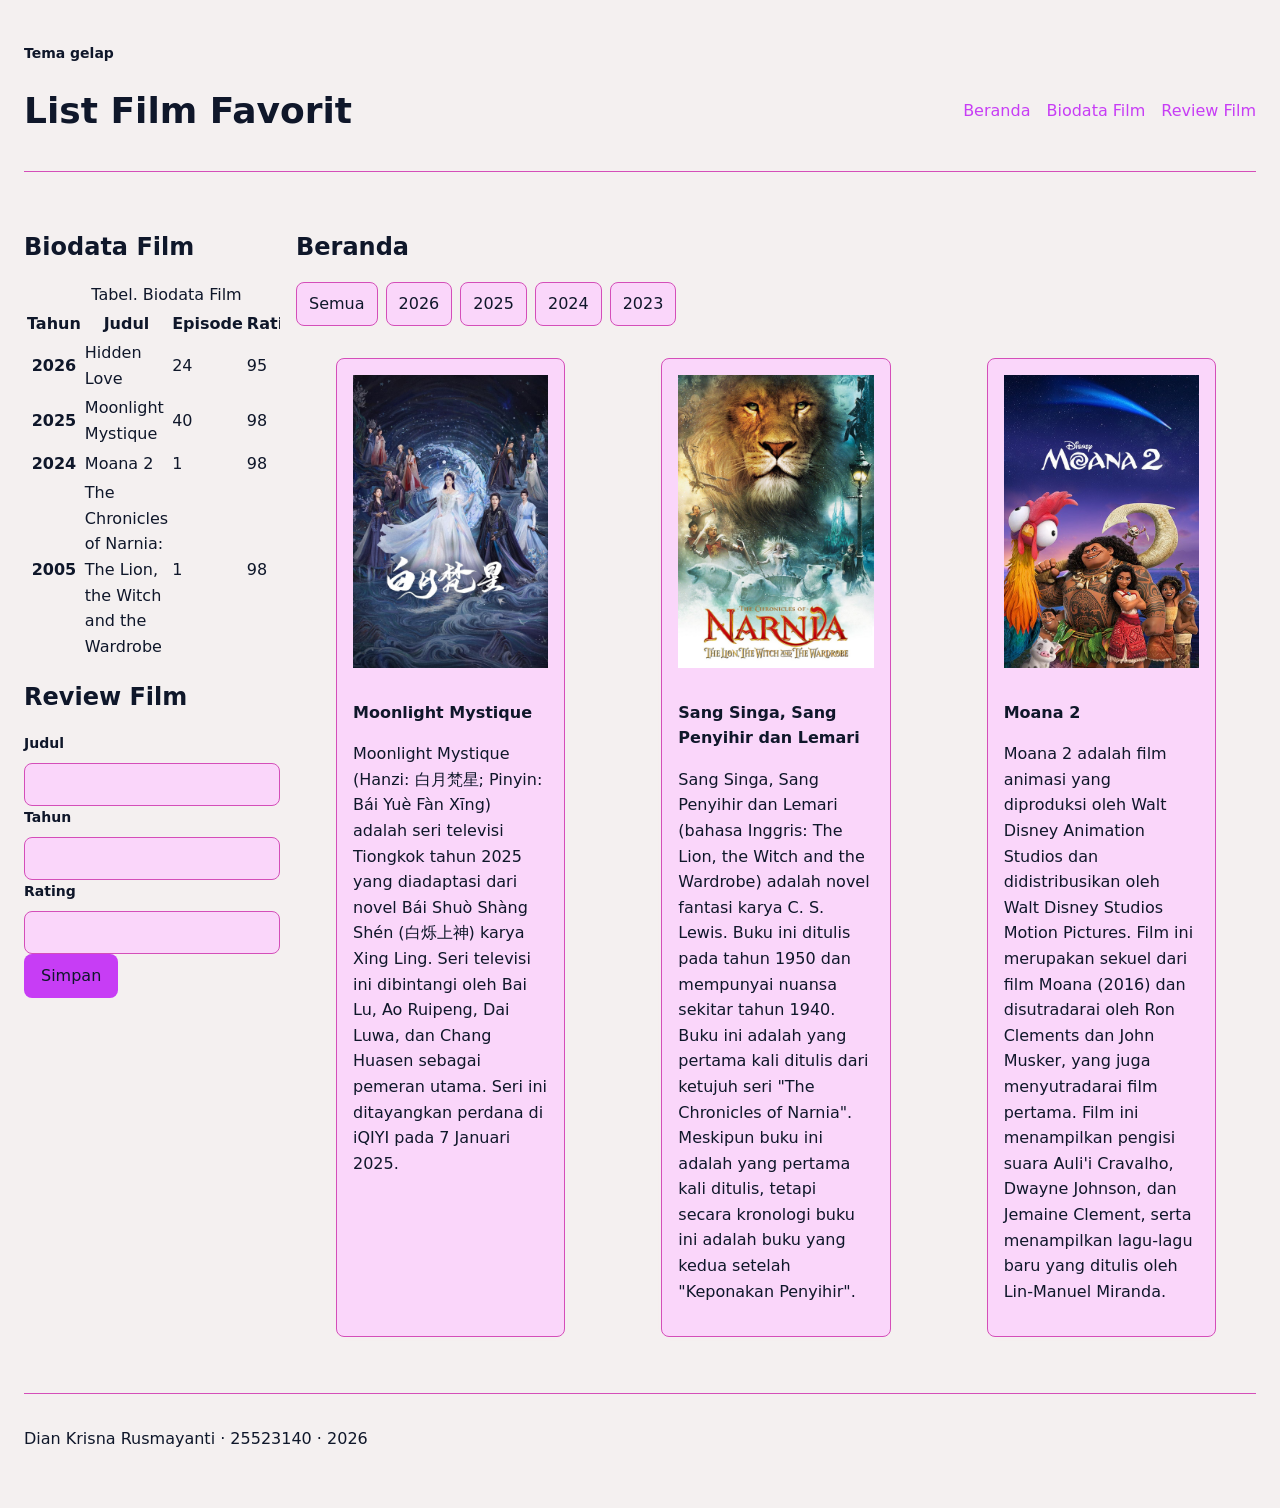
==== worksheet-p10/profil.html @ 06280d8f "P10: panggilan pertama dan status balasan" ====
<!DOCTYPE html>
<html lang="id">
<head>
  <meta charset="utf-8">
  <meta name="viewport" content="width=device-width, initial-scale=1.0">
  <title>List Film Favorit</title>
  <link rel="stylesheet" href="tokens.css">
  <link rel="stylesheet" href="base.css">
  <link rel="stylesheet" href="layout.css">
  <link rel="stylesheet" href="komponen.css">
  <link rel="stylesheet" href="tema.css">
  <link rel="stylesheet" href="responsif.css">
</head>
<body>

  <div class="page">
    <header>
      <input type="checkbox" id="tema" class="pengalih-tema">
      <label for="tema" class="tombol-tema">Tema gelap</label>

    <div class="header-baris">
      <h1>List Film Favorit</h1>
      <nav class="navbar" aria-label="Navigasi utama">
        <ul>
          <li><a href="#bagian-3">Beranda</a></li>
          <li><a href="#bagian-1">Biodata Film</a></li>
          <li><a href="#bagian-2">Review Film</a></li>
        </ul>
      </nav>
    </div>
  </header>
 
  <main class="isi content">
    <div class="sisi">
      <section id="bagian-1">
        <h2>Biodata Film</h2>
        <div class="table-wrap">
        <table>
          <caption>Tabel. Biodata Film</caption>
          <thead>
            <tr>
              <th scope="col">Tahun</th>
              <th scope="col">Judul</th>
              <th scope="col">Episode</th>
              <th scope="col">Rating</th>
            </tr>
          </thead>
          <tbody>
            <tr>
              <th scope="row">2026</th>
              <td>Hidden Love</td>
              <td>24</td>
              <td>95</td>
            </tr>
            <tr>
              <th scope="row">2025</th>
              <td>Moonlight Mystique</td>
              <td>40</td>
              <td>98</td>
            </tr>
            <tr>
              <th scope="row">2024</th>
              <td>Moana 2</td>
              <td>1</td>
              <td>98</td>
            </tr>
            <tr>
              <th scope="row">2005</th>
              <td>The Chronicles of Narnia: The Lion, the Witch and the Wardrobe</td>
              <td>1</td>
              <td>98</td>
            </tr>
          </tbody>
        </table>
      </div>
      </section>

      <section id="bagian-2">
        <h2>Review Film</h2>
        <form action="/simpan" method="post">
          <div class="form-kolom">
            <label for="nama-kolom1">Judul</label>
            <input type="text" id="nama-kolom1" name="nama-kolom1" required>
            <span class="pesan-galat">Masukkan judul film favorit Anda</span>
          </div>
          <div class="form-kolom">
            <label for="nama-kolom2">Tahun</label>
            <input type="number" id="nama-kolom2" name="nama-kolom2" min="1000" max="2027" required>
            <span class="pesan-galat">Masukkan tahun rilis film favorit Anda</span>
          </div>
          <div class="form-kolom">
            <label for="nama-kolom3">Rating</label>
            <input type="number" id="nama-kolom3" name="nama-kolom3" min="1" max="100" required>
            <span class="pesan-galat">Masukkan rating film favorit Anda</span>
          </div>
          <button type="submit">Simpan</button>
        </form>
      </section>
    </div>

     <div class="utama">
      <section id="bagian-3">
        <h2>Beranda</h2>
        <div class="filter">
         <button type="button" class="tombol-filter" data-filter="semua">Semua</button>
         <button type="button" class="tombol-filter" data-filter="2026">2026</button>
         <button type="button" class="tombol-filter" data-filter="2025">2025</button>
          <button type="button" class="tombol-filter" data-filter="2024">2024</button>
           <button type="button" class="tombol-filter" data-filter="2023">2023</button>
        </div>
        <div class="galeri grid">
          <figure class="kartu">
            <img src="gambar-satu.webp"
                 alt="Gambar film Moonlight Mystique"
                 width="640" height="360" loading="lazy">
            <figcaption class="kartu__isi">
              <h3 class="kartu__judul">Moonlight Mystique</h3>
              <p>Moonlight Mystique (Hanzi: 白月梵星; Pinyin: Bái Yuè Fàn Xīng) adalah seri televisi Tiongkok tahun 2025 yang diadaptasi dari novel Bái Shuò Shàng Shén (白烁上神) karya Xing Ling. Seri televisi ini dibintangi oleh Bai Lu, Ao Ruipeng, Dai Luwa, dan Chang Huasen sebagai pemeran utama. Seri ini ditayangkan perdana di iQIYI pada 7 Januari 2025.</p>
            </figcaption>
          </figure>

          <figure class="kartu">
            <img src="gambar-kedua.webp"
                 alt="Gambar film Narnia"
                 width="640" height="360" loading="lazy">
            <figcaption class="kartu__isi">
              <h3 class="kartu__judul">Sang Singa, Sang Penyihir dan Lemari</h3>
              <p>Sang Singa, Sang Penyihir dan Lemari (bahasa Inggris: The Lion, the Witch and the Wardrobe) adalah novel fantasi karya C. S. Lewis. Buku ini ditulis pada tahun 1950 dan mempunyai nuansa sekitar tahun 1940. Buku ini adalah yang pertama kali ditulis dari ketujuh seri "The Chronicles of Narnia". Meskipun buku ini adalah yang pertama kali ditulis, tetapi secara kronologi buku ini adalah buku yang kedua setelah "Keponakan Penyihir".</p>
            </figcaption>
          </figure>

          <figure class="kartu">
            <img src="image.png"
                 alt="Gambar film Moana 2"
                 width="640" height="360" loading="lazy">
            <figcaption class="kartu__isi">
              <h3 class="kartu__judul">Moana 2</h3>
              <p>Moana 2 adalah film animasi yang diproduksi oleh Walt Disney Animation Studios dan didistribusikan oleh Walt Disney Studios Motion Pictures. Film ini merupakan sekuel dari film Moana (2016) dan disutradarai oleh Ron Clements dan John Musker, yang juga menyutradarai film pertama. Film ini menampilkan pengisi suara Auli'i Cravalho, Dwayne Johnson, dan Jemaine Clement, serta menampilkan lagu-lagu baru yang ditulis oleh Lin-Manuel Miranda.</p>
            </figcaption>
          </figure>
        </div>
        <p class="pesan-kosong" hidden>Belum ada film favorit yang ditambahkan.</p>
        <p class="muatg" hidden>Memuat data...</p>
      </section>
    </div>
</main>

<footer>
    <p>Dian Krisna Rusmayanti · 25523140 · 2026</p>
  </footer>
</div>
<script type="module" src="js/app.js"></script>
<!-- <script type="module" src="js/dom.js"></script> -->
</body>
</html>
---- worksheet-p10/tokens.css ----
/* LAPIS 1 — primitif: nilai mentah, tidak menyebut peran apa pun */
:root {
  --color-1:  #f4f0f0;
  --color-2:  #0F172A;
  --color-3:  #fad6fa;
  --color-4:  #D44EB9;
  --color-5:  #C73DF5;
  --color-6:  #ff002b;
  --color-7:  #ff00bf;

  --space-1: 0.25rem;
  --space-2: 0.5rem;
  --space-3: 0.75rem;
  --space-4: 1rem;
  --space-6: 1.5rem;
 
  --radius-md: 0.5rem;
  --radius-full: 999px;
  --shadow-1:  0 1px 3px rgba(252, 249, 249, 0.1);
 
  --text-sm:  0.875rem;
  --text-md:  1rem;
  --text-xl:  1.5rem;
  --text-3xl: 2.25rem;
}
 
/* LAPIS 2 — semantik: peran. Isinya mengacu ke lapis 1. */
:root {
  --bg:       var(--color-1);
  --primary-fg: var(--color-2);
  --fg:       var(--color-2);
  --surface:  var(--color-3);
  --border:   var(--color-4);
  --primary:  var(--color-5);
  --danger:   var(--color-6);
  --focus:    var(--color-7);
 
  --card-pad:       var(--space-4);
  --section-gap:    var(--space-6);
}
---- worksheet-p10/base.css ----
*, *::before, *::after {
  box-sizing: border-box;      /* width sudah mencakup padding + border */
}
 
* { gap: var(--space-4); }               /* hapus jarak bawaan; atur sendiri memakai gap */
 
img { max-width: 100%; height: auto; display: block; }

html {
  font-size: 100%;            /* ikuti pengaturan pengguna, jangan dipatok */
}
 
body {
  font-family: system-ui, "Segoe UI", Roboto, sans-serif;
  font-size: var(--text-md);
  line-height: 1.6;           /* 1.5-1.7 nyaman untuk teks isi */
  color: var(--fg);
  background: var(--bg);
  padding: var(--space-4);
}
 
h1 { font-size: var(--text-3xl); line-height: 1.15; }
h2 { font-size: var(--text-xl);  line-height: 1.25; }
h3 { font-size: var(--text-md); }
 
/* Batasi panjang baris supaya mata mudah berpindah baris */
main p { max-width: 50ch; }
---- worksheet-p10/layout.css ----
header {
  padding-block: var(--space-4);
  border-bottom: 1px solid var(--border);
}
 
.header-baris {                /* <div class="header-baris"> di dalam header */
  display: flex;
  align-items: center;          /* sumbu silang: rata tengah */
  justify-content: space-between; /* sumbu utama: judul kiri, menu kanan */
  gap: var(--space-4);
  flex-wrap: wrap;              /* turun baris di layar sempit, jangan meluber */
}
 
nav ul {
  display: flex;
  gap: var(--space-4);
  list-style: none;             /* daftar nav tanpa butir */
  padding: 0;
}
 
nav a {
  color: var(--primary);
  text-decoration: none;
}
 
nav a:hover { text-decoration: underline; }

main {
  display: flex;
  flex-direction: column;
  gap: var(--section-gap);      /* jarak antar bagian, tanpa margin */
  padding-block: var(--space-6);
}
 
.katalog {
  display: flex;
  flex-wrap: wrap;              /* kunci responsif: kartu turun sendiri */
  gap: var(--space-4);
}
 
.kartu {
  flex: 1 1 16rem;              /* tumbuh, menyusut, lebar dasar 16rem */
  background: var(--surface);
  border: 1px solid var(--border);
  border-radius: var(--radius-md);
  box-shadow: var(--shadow-1);
  padding: var(--card-pad);
}
 
footer {
  padding-block: var(--space-4);
  border-top: 1px solid var(--border);
  color: var(--fg);       /* hindari abu pucat yang gagal kontras */
  font-size: var(--text-sm);
  
}

.page {
  display: grid;
  grid-template-rows: auto 1fr auto;
  min-height: 100dvh;
}

.navbar {
  display: flex;
  gap: var(--space-4);
  align-items: center;
}

 .isi {
  display: grid;
  grid-template-columns: 16rem 1fr;
  grid-template-areas:
    "sisi utama"
    "sisi bawah";
}
.sisi  { grid-area: sisi; }
.utama { grid-area: utama; }

.galeri .kartu {
  display: grid;
  align-content: start;
  min-height: 14rem;
}
---- worksheet-p10/komponen.css ----
.form-kolom {
  display: flex;
  flex-direction: column;
  gap: var(--space-2);          /* jarak label ke isian, seragam */
}
 
label {
  font-size: var(--text-sm);
  font-weight: 600;
}
 
input, select, textarea {
  font: inherit;                /* kolom isian ikut ukuran huruf halaman */
  padding: var(--space-2) var(--space-3);
  border: 1px solid var(--border);
  border-radius: var(--radius-md);
  background: var(--surface);
  color: var(--fg);
}
 
button {
  font: inherit;
  padding: var(--space-2) var(--space-4);
  border: 1px solid transparent;
  border-radius: var(--radius-md);
  background: var(--primary);
  color: var(--primary-fg);
  cursor: pointer;
}
/* :focus-visible hanya muncul saat pengguna memakai papan ketik */
:focus-visible {
  outline: 2px solid var(--focus);
  outline-offset: 2px;
}
 
/* BENAR — hanya setelah pengguna mengetik sesuatu yang tidak sah */
input:user-invalid {
  border-color: var(--danger);
  border-width: 2px;
}
 
/* Pesan galat: sembunyikan selama belum tidak-sah, tampilkan saat perlu */
.pesan-galat       { display: none; color: var(--danger); font-size: var(--text-sm); }
.form-kolom:has(input:user-invalid) .pesan-galat { display: block; }

.galeri {
  display: grid;
  grid-template-columns: repeat(auto-fit, minmax(16rem, 1fr));
  gap: var(--space-4);
}

.kartu__isi { min-width: 0; }
.kartu__judul { overflow-wrap: anywhere; }


.kartu__kaki {
  display: flex;
  align-items: center;
  justify-content: space-between;
  gap: var(--space-2);
}

.sorotan { grid-column: span 2; }
.papan    { grid-row: span 2; }

/* Container pembungkus filter */
.filter {
  display: flex;
  flex-wrap: wrap;
  gap: var(--space-2);
  margin-bottom: var(--space-4);
}

/* Tombol filter bawaan (menggunakan --surface dan --border dari Lapis 2) */
.tombol-filter {
  font: inherit;
  padding: var(--space-2) var(--space-3);
  border: 1px solid var(--border);
  border-radius: var(--radius-md);
  background: var(--surface);
  color: var(--fg);
  cursor: pointer;
  box-shadow: var(--shadow-1);

}

/* Efek saat kursor diarahkan ke tombol filter */
.tombol-filter:hover {
  background: var(--border);
  color: var(--primary-fg);
}

/* Tombol filter aktif (menggunakan --primary dan --primary-fg) */
.tombol-filter.aktif {
  background: var(--primary);
  color: var(--primary-fg);
  border-color: var(--focus);
  font-weight: 600;
}

/* Pesan saat galeri/kategori kosong */
.pesan-kosong {
  grid-column: 1 / -1; /* Memenuhi lebar baris grid galeri */
  padding: var(--card-pad);
  text-align: center;
  color: var(--fg);
  background: var(--surface);
  border: 2px dashed var(--border);
  border-radius: var(--radius-md);
  font-size: var(--text-sm);
  box-shadow: var(--shadow-1);
}
---- worksheet-p10/tema.css ----
.pengalih-tema { position: absolute; opacity: 0; pointer-events: none; } 

/* Ikut pengaturan sistem: lapis semantik saja yang diganti */
@media (prefers-color-scheme: dark) {
  :root {
  --bg:       var(--color-2);
  --fg:       var(--color-1);
  --primary-fg: var(--color-2);
  --surface:  var(--color-3);
  --border:   var(--color-4);
  --primary:  var(--color-5);
  --danger:   var(--color-6);
  --focus:    var(--color-7);
  --shadow-1:      0 1px 3px rgba(0, 0, 0, .45);
  }
}

/* Pilihan manual HARUS berada setelah blok media query,
   supaya menang saat keduanya menyala bersamaan. */
:root:has(#tema:checked) {
  --bg:       var(--color-2);
  --fg:       var(--color-1);
  --surface:  var(--color-4);
  --border:   var(--color-3);
  --primary:  var(--color-5);
  --danger:   var(--color-6);
  --focus:    var(--color-7);
    --shadow-1:      0 1px 3px rgba(0, 0, 0, .45);
}
---- worksheet-p10/responsif.css ----
.isi.content {
  display: grid;
  grid-template-columns: 1fr;
  grid-template-areas: none;
  gap: var(--space-4);
}

.isi.content > .sisi,
.isi.content > .utama {
    grid-area: auto;
}
.galeri.grid {
  display: grid;
  grid-template-columns: 1fr;
  gap: var(--space-4);
}

/* tablet: galeri dua kolom */
@media (min-width: 48rem) {
  .galeri.grid { grid-template-columns: repeat(2, 1fr); }
}

/* desktop: sidebar bersanding dengan konten */
@media (min-width: 60rem) {
  .isi.content { grid-template-columns: 16rem 1fr; }
  .galeri.grid { grid-template-columns: repeat(3, 1fr); }
}

/* gambar tidak melebihi wadahnya */
img { max-width: 100%; height: auto; }

/* tabel lebar dapat digulir sendiri */
.table-wrap { overflow-x: auto; }

/* teks mengikuti ukuran huruf pengguna */
p { font-size: 1rem; line-height: 1.6; }
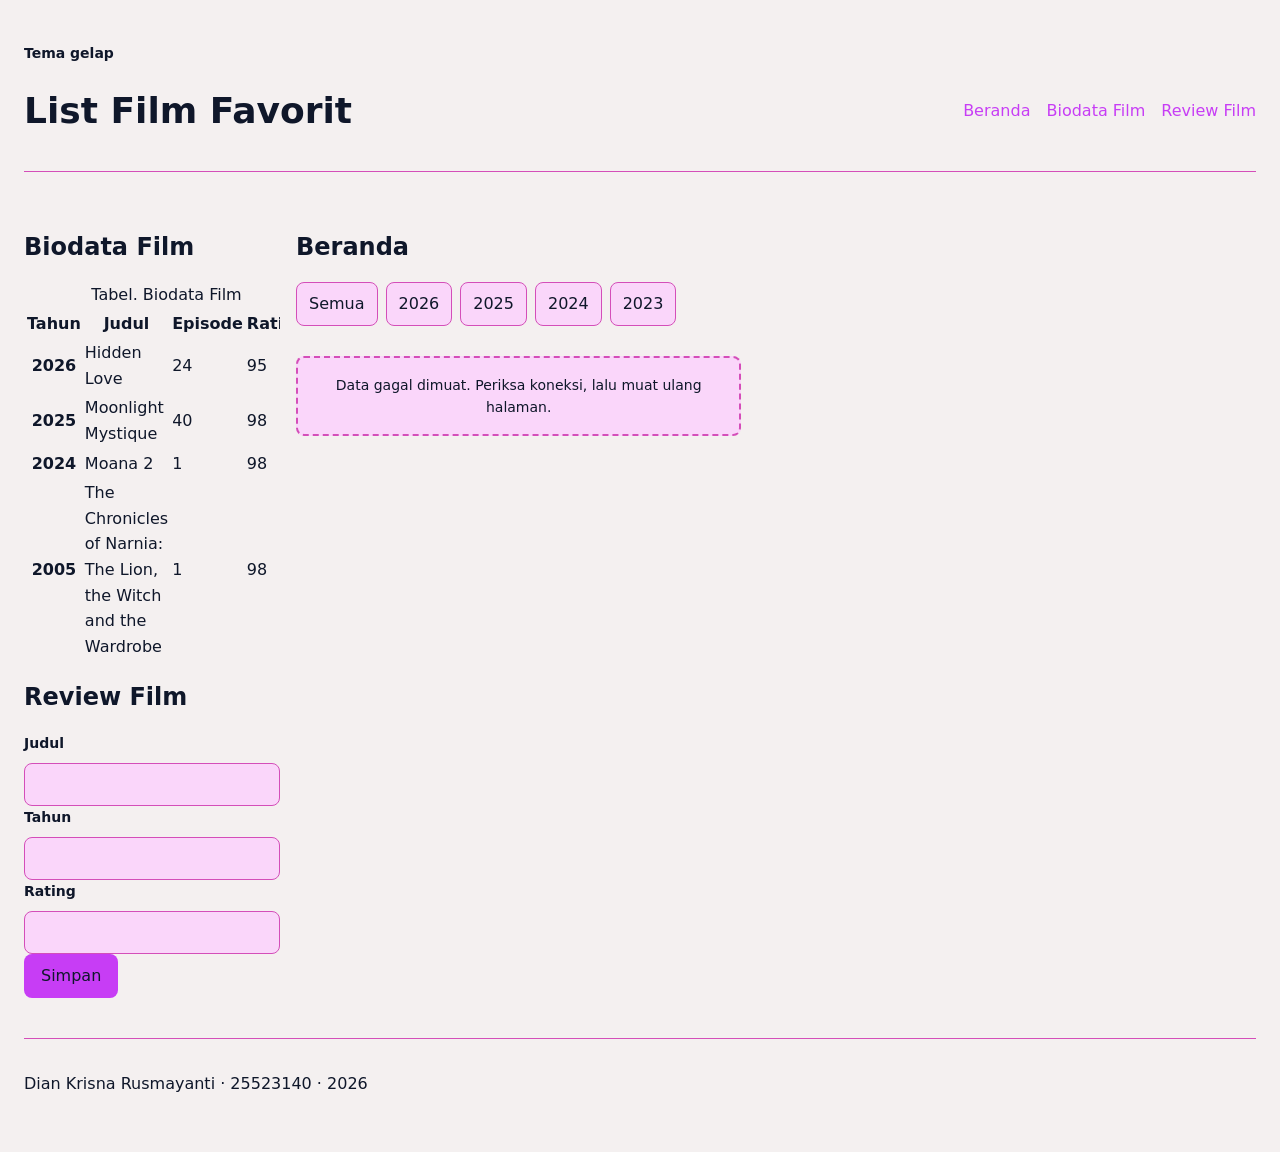
==== commit da642da8: "# P10: data dari jaringan tampil di halaman" ====
--- a/worksheet-p10/profil.html
+++ b/worksheet-p10/profil.html
@@ -150,6 +150,5 @@
   </footer>
 </div>
 <script type="module" src="js/app.js"></script>
-<!-- <script type="module" src="js/dom.js"></script> -->
 </body>
 </html>
